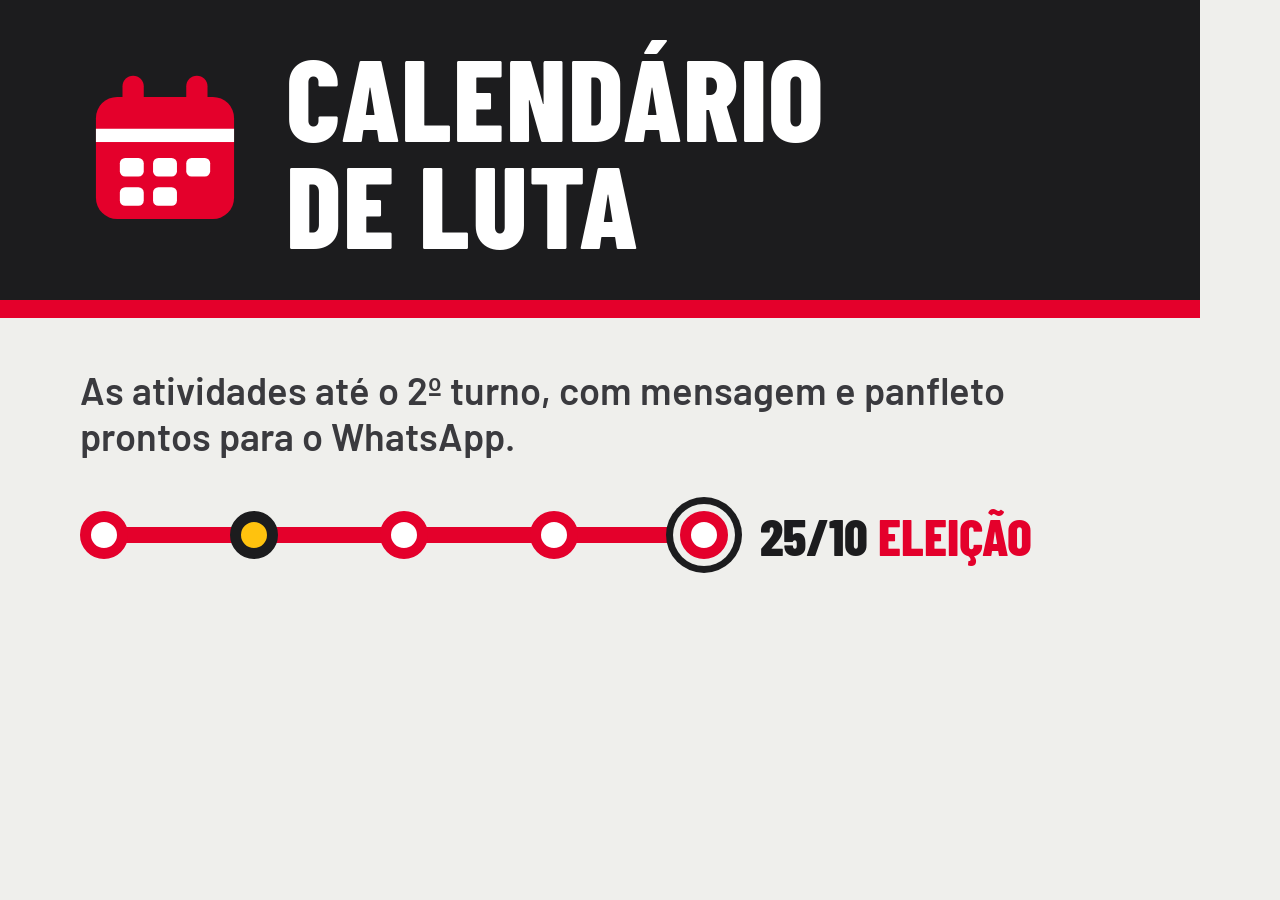
==== assets/og-image.html @ a251aa9b "Add link preview (Open Graph) for WhatsApp and social apps - og:/twitter tags in index.html with abs" ====
<!doctype html>
<!-- Source of assets/og-image.png, the link preview shown by WhatsApp and other apps.
     Re-render it after changing the name or the election date (see README, "Prévia do link"). -->
<html lang="pt-BR">
<head>
<meta charset="utf-8">
<title>Prévia do link</title>
<style>
  @font-face { font-family: 'Barlow'; font-weight: 600; src: url(../fonts/barlow-600.woff2) format('woff2'); }
  @font-face { font-family: 'Barlow Condensed'; font-weight: 700; src: url(../fonts/barlow-condensed-700.woff2) format('woff2'); }
  @font-face { font-family: 'Barlow Condensed'; font-weight: 800; src: url(../fonts/barlow-condensed-800.woff2) format('woff2'); }

  * { box-sizing: border-box; margin: 0; padding: 0; }
  html, body { width: 1200px; height: 630px; overflow: hidden; }
  body {
    display: flex;
    flex-direction: column;
    background: #EFEFEC;
    color: #1C1C1E;
    font-family: 'Barlow', sans-serif;
  }

  .sign { display: flex; align-items: center; gap: 36px; height: 300px; padding: 0 80px; background: #1C1C1E; color: #fff; }
  .mark { width: 170px; height: 170px; flex: none; color: #E4002B; }
  .name { font: 800 116px/0.92 'Barlow Condensed', sans-serif; text-transform: uppercase; letter-spacing: 0.01em; }
  .strip { height: 18px; background: #E4002B; }

  .body { flex: 1; display: flex; flex-direction: column; justify-content: center; gap: 30px; padding: 0 80px; }
  .tagline { font: 600 38px/1.2 'Barlow', sans-serif; color: #3A3A3E; }

  /* The route to election day: past stretch, stations, terminal. */
  .route { position: relative; height: 90px; }
  .track { position: absolute; left: 24px; width: 600px; top: 45px; height: 16px; margin-top: -8px; background: #E4002B; }
  .ring { position: absolute; top: 45px; width: 48px; height: 48px; margin: -24px 0 0 -24px; border-radius: 50%; border: 11px solid #E4002B; background: #fff; }
  .ring.next { background: #FFC20E; border-color: #1C1C1E; }
  .ring.end { box-shadow: 0 0 0 7px #EFEFEC, 0 0 0 14px #1C1C1E; }
  .terminal { position: absolute; left: 680px; top: 45px; transform: translateY(-50%); font: 800 52px/1 'Barlow Condensed', sans-serif; text-transform: uppercase; }
  .terminal span { color: #E4002B; }
</style>
</head>
<body>
  <div class="sign">
    <svg class="mark" viewBox="0 0 32 32" aria-hidden="true">
      <rect x="8" y="2" width="4" height="8" rx="2" fill="currentColor"/>
      <rect x="20" y="2" width="4" height="8" rx="2" fill="currentColor"/>
      <rect x="3" y="6" width="26" height="23" rx="4" fill="currentColor"/>
      <g fill="#fff">
        <rect x="3" y="12" width="26" height="2.5"/>
        <rect x="7.5" y="17.5" width="4.5" height="3.5" rx="1"/><rect x="13.75" y="17.5" width="4.5" height="3.5" rx="1"/><rect x="20" y="17.5" width="4.5" height="3.5" rx="1"/>
        <rect x="7.5" y="23" width="4.5" height="3.5" rx="1"/><rect x="13.75" y="23" width="4.5" height="3.5" rx="1"/>
      </g>
    </svg>
    <div class="name">Calendário<br>de Luta</div>
  </div>
  <div class="strip"></div>
  <div class="body">
    <p class="tagline">As atividades até o 2º turno, com mensagem e panfleto prontos para o WhatsApp.</p>
    <div class="route">
      <span class="track"></span>
      <span class="ring" style="left: 24px"></span>
      <span class="ring next" style="left: 174px"></span>
      <span class="ring" style="left: 324px"></span>
      <span class="ring" style="left: 474px"></span>
      <span class="ring end" style="left: 624px"></span>
      <div class="terminal">25/10 <span>Eleição</span></div>
    </div>
  </div>
</body>
</html>
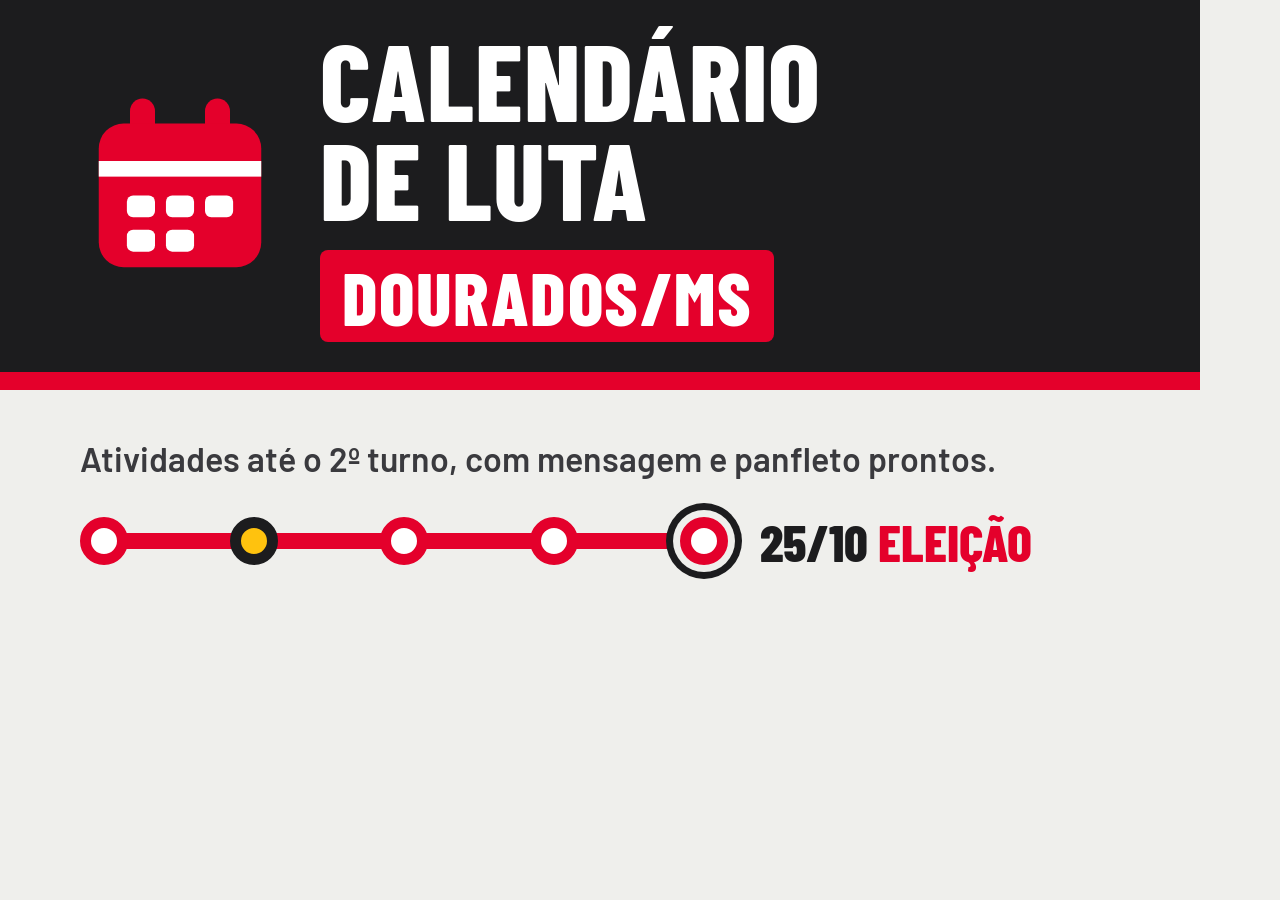
==== commit 443fee5b: "Show Dourados/MS across the site and the link preview - New CITY setting in js/config.js ("Dourados/" ====
--- a/assets/og-image.html
+++ b/assets/og-image.html
@@ -20,21 +20,24 @@
     font-family: 'Barlow', sans-serif;
   }
 
-  .sign { display: flex; align-items: center; gap: 36px; height: 300px; padding: 0 80px; background: #1C1C1E; color: #fff; }
-  .mark { width: 170px; height: 170px; flex: none; color: #E4002B; }
-  .name { font: 800 116px/0.92 'Barlow Condensed', sans-serif; text-transform: uppercase; letter-spacing: 0.01em; }
+  .sign { display: flex; align-items: center; gap: 40px; height: 372px; padding: 0 80px; background: #1C1C1E; color: #fff; }
+  .mark { width: 200px; height: 200px; flex: none; color: #E4002B; }
+  .title { display: flex; flex-direction: column; align-items: flex-start; gap: 22px; }
+  .name { font: 800 108px/0.92 'Barlow Condensed', sans-serif; text-transform: uppercase; letter-spacing: 0.01em; }
+  /* The city as a station destination plate. */
+  .city { padding: 10px 22px 8px; border-radius: 8px; background: #E4002B; color: #fff; font: 800 74px/1 'Barlow Condensed', sans-serif; text-transform: uppercase; letter-spacing: 0.02em; }
   .strip { height: 18px; background: #E4002B; }
 
-  .body { flex: 1; display: flex; flex-direction: column; justify-content: center; gap: 30px; padding: 0 80px; }
-  .tagline { font: 600 38px/1.2 'Barlow', sans-serif; color: #3A3A3E; }
+  .body { flex: 1; display: flex; flex-direction: column; justify-content: center; gap: 22px; padding: 0 80px; }
+  .tagline { font: 600 34px/1.2 'Barlow', sans-serif; color: #3A3A3E; }
 
   /* The route to election day: past stretch, stations, terminal. */
-  .route { position: relative; height: 90px; }
-  .track { position: absolute; left: 24px; width: 600px; top: 45px; height: 16px; margin-top: -8px; background: #E4002B; }
-  .ring { position: absolute; top: 45px; width: 48px; height: 48px; margin: -24px 0 0 -24px; border-radius: 50%; border: 11px solid #E4002B; background: #fff; }
+  .route { position: relative; height: 80px; }
+  .track { position: absolute; left: 24px; width: 600px; top: 40px; height: 16px; margin-top: -8px; background: #E4002B; }
+  .ring { position: absolute; top: 40px; width: 48px; height: 48px; margin: -24px 0 0 -24px; border-radius: 50%; border: 11px solid #E4002B; background: #fff; }
   .ring.next { background: #FFC20E; border-color: #1C1C1E; }
   .ring.end { box-shadow: 0 0 0 7px #EFEFEC, 0 0 0 14px #1C1C1E; }
-  .terminal { position: absolute; left: 680px; top: 45px; transform: translateY(-50%); font: 800 52px/1 'Barlow Condensed', sans-serif; text-transform: uppercase; }
+  .terminal { position: absolute; left: 680px; top: 40px; transform: translateY(-50%); font: 800 52px/1 'Barlow Condensed', sans-serif; text-transform: uppercase; }
   .terminal span { color: #E4002B; }
 </style>
 </head>
@@ -50,11 +53,14 @@
         <rect x="7.5" y="23" width="4.5" height="3.5" rx="1"/><rect x="13.75" y="23" width="4.5" height="3.5" rx="1"/>
       </g>
     </svg>
-    <div class="name">Calendário<br>de Luta</div>
+    <div class="title">
+      <div class="name">Calendário<br>de Luta</div>
+      <div class="city">Dourados/MS</div>
+    </div>
   </div>
   <div class="strip"></div>
   <div class="body">
-    <p class="tagline">As atividades até o 2º turno, com mensagem e panfleto prontos para o WhatsApp.</p>
+    <p class="tagline">Atividades até o 2º turno, com mensagem e panfleto prontos.</p>
     <div class="route">
       <span class="track"></span>
       <span class="ring" style="left: 24px"></span>
